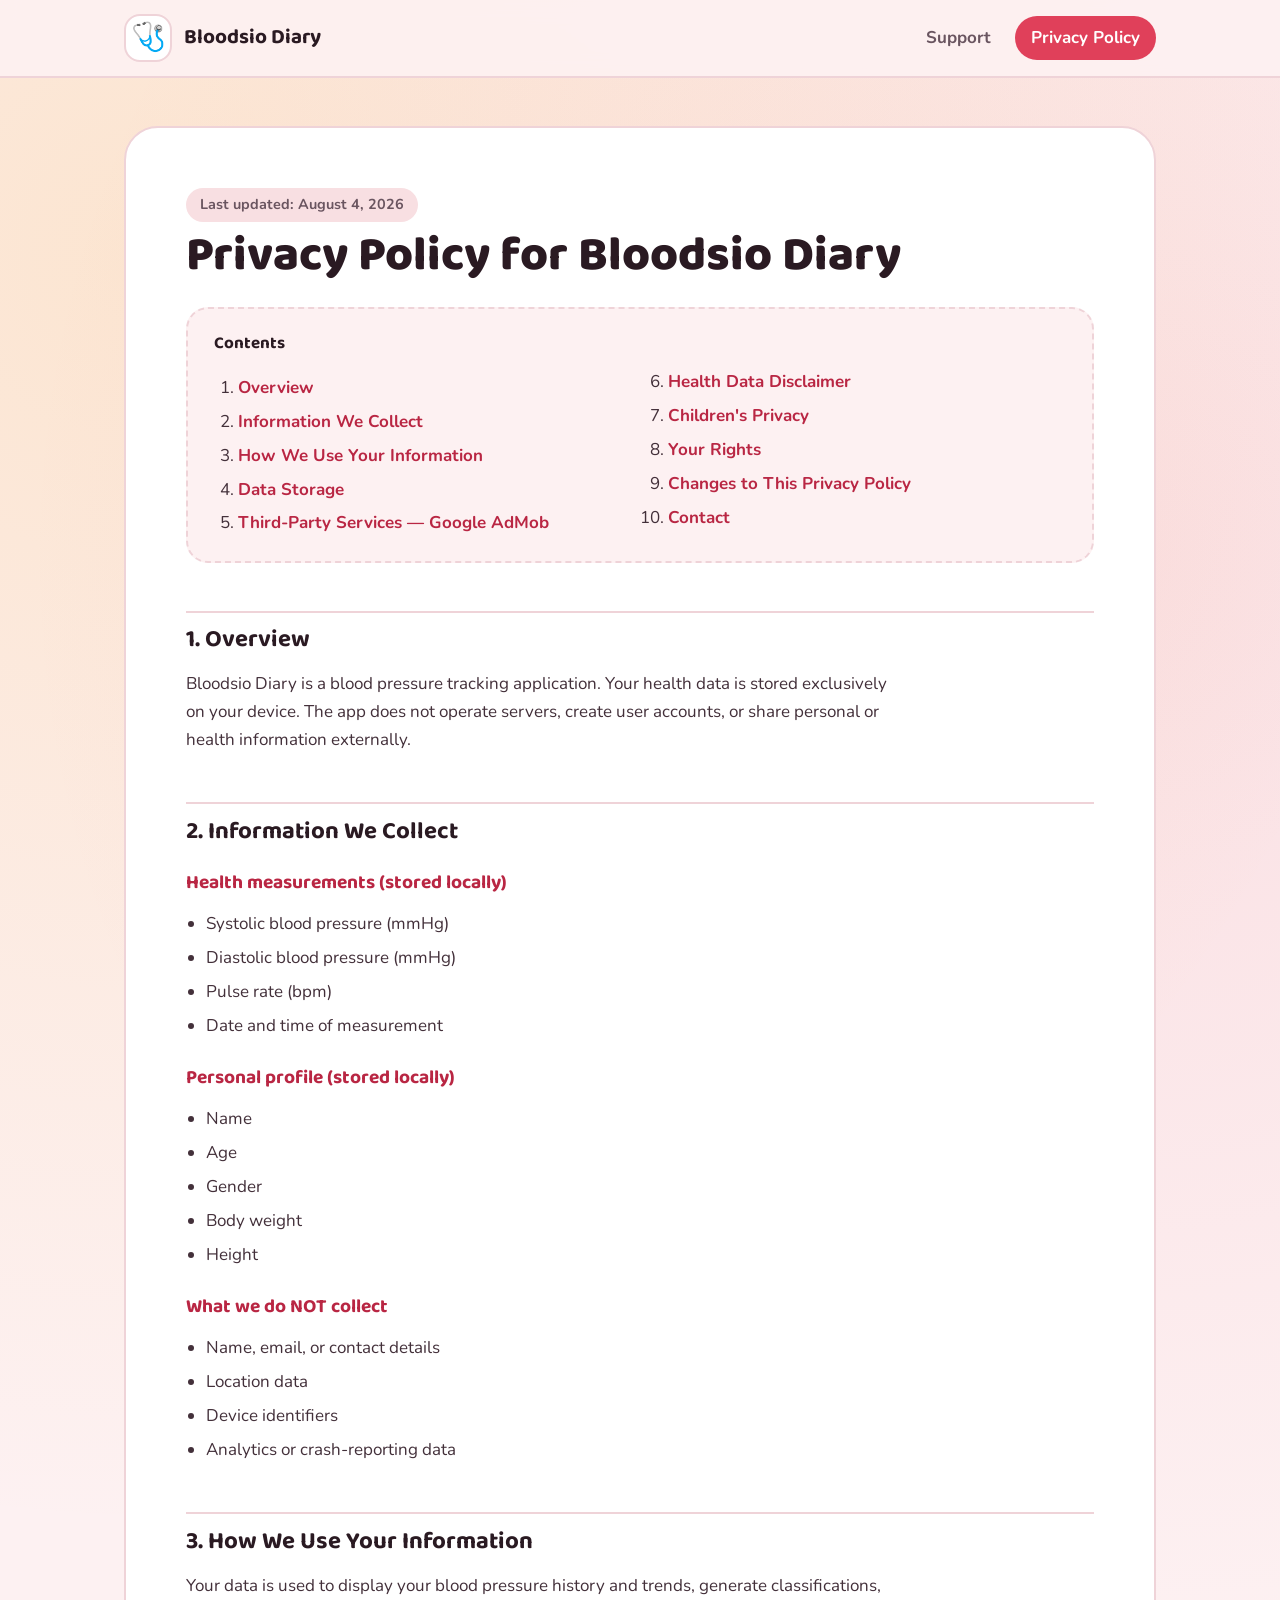
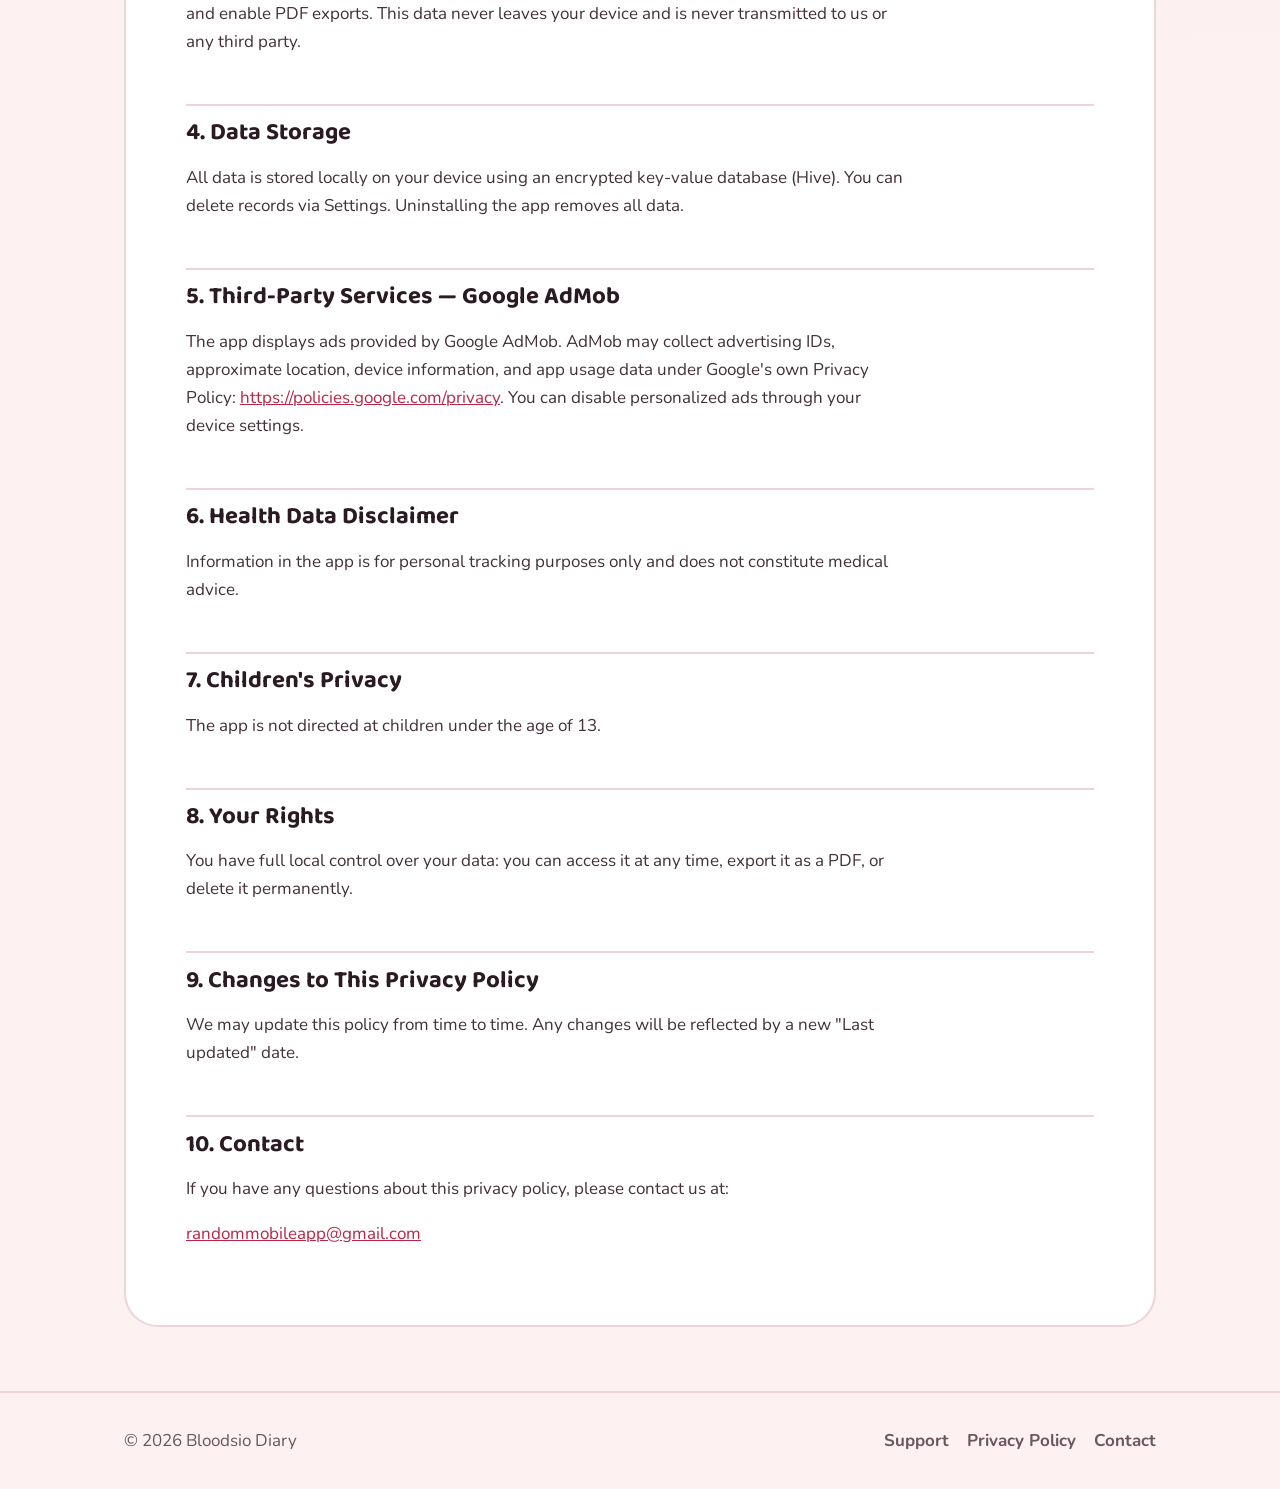
==== privacy-policy.html @ 413f2391 "Add files via upload" ====
<!DOCTYPE html>
<html lang="en">
<head>
  <meta charset="UTF-8" />
  <meta name="viewport" content="width=device-width, initial-scale=1" />
  <title>Bloodsio Diary — Privacy Policy</title>
  <meta name="description" content="Privacy Policy for Bloodsio Diary, a blood pressure tracking app that stores data only on your device." />
  <meta name="referrer" content="origin" />
  <meta property="og:title" content="Bloodsio Diary - Privacy Policy" />
  <meta property="og:type" content="website" />
  <meta property="og:description" content="Privacy Policy for Bloodsio Diary" />
  <link rel="icon" href="data:image/svg+xml,<svg xmlns='http://www.w3.org/2000/svg' viewBox='0 0 100 100'><text y='.9em' font-size='90'>🩺</text></svg>" />
  <link rel="preconnect" href="https://fonts.googleapis.com" />
  <link rel="preconnect" href="https://fonts.gstatic.com" crossorigin />
  <link href="https://fonts.googleapis.com/css2?family=Baloo+2:wght@500;600;700;800&family=Nunito:wght@400;600;700;800&display=swap" rel="stylesheet" />
  <link rel="stylesheet" href="styles.css" />
</head>
<body>
  <header class="site-header">
    <nav class="nav" aria-label="Primary">
      <a class="brand" href="index.html">
        <span class="logo" aria-hidden="true">🩺</span>
        <span class="name">Bloodsio Diary</span>
      </a>
      <div class="nav-links">
        <a href="index.html">Support</a>
        <a href="privacy-policy.html" class="active">Privacy&nbsp;Policy</a>
      </div>
    </nav>
  </header>

  <main class="doc">
    <div class="wrap">
      <article class="card">
        <span class="updated">Last updated: August 4, 2026</span>
        <h1>Privacy Policy for Bloodsio Diary</h1>

        <nav class="toc" aria-label="Contents">
          <strong>Contents</strong>
          <ol>
            <li><a href="#s1">Overview</a></li>
            <li><a href="#s2">Information We Collect</a></li>
            <li><a href="#s3">How We Use Your Information</a></li>
            <li><a href="#s4">Data Storage</a></li>
            <li><a href="#s5">Third-Party Services — Google AdMob</a></li>
            <li><a href="#s6">Health Data Disclaimer</a></li>
            <li><a href="#s7">Children's Privacy</a></li>
            <li><a href="#s8">Your Rights</a></li>
            <li><a href="#s9">Changes to This Privacy Policy</a></li>
            <li><a href="#s10">Contact</a></li>
          </ol>
        </nav>

        <h2 id="s1">1. Overview</h2>
        <p>Bloodsio Diary is a blood pressure tracking application. Your health data is stored exclusively on your device. The app does not operate servers, create user accounts, or share personal or health information externally.</p>

        <h2 id="s2">2. Information We Collect</h2>
        <h3>Health measurements (stored locally)</h3><ul><li>Systolic blood pressure (mmHg)</li><li>Diastolic blood pressure (mmHg)</li><li>Pulse rate (bpm)</li><li>Date and time of measurement</li></ul>
        <h3>Personal profile (stored locally)</h3><ul><li>Name</li><li>Age</li><li>Gender</li><li>Body weight</li><li>Height</li></ul>
        <h3>What we do NOT collect</h3><ul><li>Name, email, or contact details</li><li>Location data</li><li>Device identifiers</li><li>Analytics or crash-reporting data</li></ul>

        <h2 id="s3">3. How We Use Your Information</h2>
        <p>Your data is used to display your blood pressure history and trends, generate classifications, and enable PDF exports. This data never leaves your device and is never transmitted to us or any third party.</p>

        <h2 id="s4">4. Data Storage</h2>
        <p>All data is stored locally on your device using an encrypted key-value database (Hive). You can delete records via Settings. Uninstalling the app removes all data.</p>

        <h2 id="s5">5. Third-Party Services — Google AdMob</h2>
        <p>The app displays ads provided by Google AdMob. AdMob may collect advertising IDs, approximate location, device information, and app usage data under Google's own Privacy Policy: <a href="https://policies.google.com/privacy" target="_blank" rel="noopener">https://policies.google.com/privacy</a>. You can disable personalized ads through your device settings.</p>

        <h2 id="s6">6. Health Data Disclaimer</h2>
        <p>Information in the app is for personal tracking purposes only and does not constitute medical advice.</p>

        <h2 id="s7">7. Children's Privacy</h2>
        <p>The app is not directed at children under the age of 13.</p>

        <h2 id="s8">8. Your Rights</h2>
        <p>You have full local control over your data: you can access it at any time, export it as a PDF, or delete it permanently.</p>

        <h2 id="s9">9. Changes to This Privacy Policy</h2>
        <p>We may update this policy from time to time. Any changes will be reflected by a new "Last updated" date.</p>

        <h2 id="s10">10. Contact</h2>
        <p>If you have any questions about this privacy policy, please contact us at:</p>
        <p><a href="mailto:randommobileapp@gmail.com">randommobileapp@gmail.com</a></p>
      </article>
    </div>
  </main>

  <footer class="site-footer">
    <div class="wrap footer-inner">
      <span>© <span id="year">2026</span> Bloodsio Diary</span>
      <nav aria-label="Footer">
        <a href="index.html">Support</a>
        <a href="privacy-policy.html">Privacy Policy</a>
        <a href="mailto:randommobileapp@gmail.com">Contact</a>
      </nav>
    </div>
  </footer>

  <script>document.getElementById("year").textContent = new Date().getFullYear();</script>
</body>
</html>
---- styles.css ----
/* ============================================================
   Bloodsio Diary — shared styles
   Health theme: soft rose, heart red, amber
   ============================================================ */

:root {
  --sky: #fdf1f2;
  --sky-deep: #f8dfe2;
  --card: #ffffff;
  --accent: #e0405a;
  --accent-deep: #b92643;
  --sun: #f5a623;
  --navy: #2a1a22;
  --navy-soft: #6a5560;
  --tint: #fcdde2;
  --line: #efd3d8;
  --shadow: 20px 22px 0 rgba(42, 26, 34, 0.08);
  --radius-lg: 34px;
  --radius-md: 22px;
  --maxw: 1080px;
  --font-display: "Baloo 2", system-ui, sans-serif;
  --font-body: "Nunito", system-ui, sans-serif;
}

* { box-sizing: border-box; }
html { scroll-behavior: smooth; }

body {
  margin: 0;
  font-family: var(--font-body);
  color: var(--navy);
  background-color: var(--sky);
  background-image:
    radial-gradient(circle at 12% 8%, rgba(245, 166, 35, 0.16), transparent 42%),
    radial-gradient(circle at 88% 18%, rgba(224, 64, 90, 0.10), transparent 40%);
  line-height: 1.65;
  font-size: 17px;
  -webkit-font-smoothing: antialiased;
}

h1, h2, h3 {
  font-family: var(--font-display);
  color: var(--navy);
  line-height: 1.1;
  margin: 0 0 0.4em;
}

a { color: var(--accent-deep); }

.wrap { max-width: var(--maxw); margin: 0 auto; padding: 0 24px; }

/* -------- Header / nav -------- */
.site-header {
  position: sticky;
  top: 0;
  z-index: 50;
  background: rgba(253, 241, 242, 0.9);
  backdrop-filter: blur(10px);
  border-bottom: 2px solid var(--line);
}
.nav {
  display: flex;
  align-items: center;
  justify-content: space-between;
  gap: 16px;
  padding: 14px 24px;
  max-width: var(--maxw);
  margin: 0 auto;
}
.brand {
  display: inline-flex;
  align-items: center;
  gap: 12px;
  text-decoration: none;
  color: var(--navy);
  font-family: var(--font-display);
  font-weight: 700;
  font-size: 1.3rem;
}
.logo {
  flex: 0 0 auto;
  width: 48px; height: 48px; border-radius: 16px;
  display: grid; place-items: center; font-size: 28px;
  background: var(--card); border: 2px solid var(--line);
  overflow: hidden;
}
.logo img { width: 100%; height: 100%; object-fit: contain; display: block; padding: 6px; }
.nav-links { display: flex; gap: 8px; align-items: center; }
.nav-links a {
  text-decoration: none;
  color: var(--navy-soft);
  font-weight: 700;
  padding: 8px 16px;
  border-radius: 999px;
  transition: background 0.15s, color 0.15s;
}
.nav-links a:hover { background: var(--tint); color: var(--accent-deep); }
.nav-links a.active { background: var(--accent); color: #fff; }

/* -------- Hero -------- */
.hero { padding: 72px 0 40px; }
.hero-grid {
  display: grid;
  grid-template-columns: 1.05fr 0.95fr;
  gap: 48px;
  align-items: center;
}
.eyebrow {
  display: inline-block;
  background: var(--tint);
  color: var(--accent-deep);
  font-weight: 800;
  padding: 6px 16px;
  border-radius: 999px;
  font-size: 0.9rem;
  margin-bottom: 18px;
}
.hero h1 {
  font-size: clamp(2.6rem, 6vw, 4.4rem);
  font-weight: 800;
  letter-spacing: -0.5px;
}
.hero h1 .glaze {
  background: linear-gradient(120deg, var(--accent), var(--sun));
  -webkit-background-clip: text;
  background-clip: text;
  color: transparent;
}
.hero p.lead {
  font-size: 1.2rem;
  color: var(--navy-soft);
  max-width: 46ch;
  margin: 10px 0 28px;
}
.badges { display: flex; flex-wrap: wrap; gap: 14px; }
.store-badge {
  display: inline-flex;
  align-items: center;
  gap: 12px;
  background: var(--navy);
  color: #fff;
  text-decoration: none;
  padding: 12px 22px 12px 18px;
  border-radius: 16px;
  font-weight: 700;
  box-shadow: 0 10px 0 rgba(42, 26, 34, 0.15);
  transition: transform 0.12s, box-shadow 0.12s;
}
.store-badge:hover { transform: translateY(3px); box-shadow: 0 7px 0 rgba(42, 26, 34, 0.15); }
.store-badge small { display: block; font-size: 0.7rem; font-weight: 600; opacity: 0.8; }
.store-badge b { font-family: var(--font-display); font-size: 1.05rem; }
.store-badge .ico { font-size: 1.6rem; }

/* Phone mockups */
.phones { position: relative; display: flex; justify-content: center; gap: 18px; }
.phone {
  width: 190px;
  aspect-ratio: 9 / 19;
  background: var(--navy);
  border-radius: 30px;
  padding: 8px;
  box-shadow: var(--shadow);
}
.phone .screen {
  width: 100%;
  height: 100%;
  border-radius: 24px;
  overflow: hidden;
  background: linear-gradient(160deg, #ffd6dc, #ffe3c2 70%, #ffc4cc);
  display: grid;
  place-items: center;
  text-align: center;
  color: var(--navy);
  padding: 16px;
}
.phone .screen img { width: 100%; height: 100%; object-fit: cover; }
.phone .screen .ph-emoji { font-size: 2.4rem; margin-bottom: 8px; }
.phone .screen .ph-note { font-size: 0.78rem; font-weight: 700; color: var(--navy-soft); }
.phone.tilt-l { transform: rotate(-6deg) translateY(14px); }
.phone.tilt-r { transform: rotate(6deg) translateY(14px); }

/* -------- Sections -------- */
.section { padding: 56px 0; }
.section h2 { font-size: clamp(1.9rem, 4vw, 2.6rem); font-weight: 800; }

.card {
  background: var(--card);
  border: 2px solid var(--line);
  border-radius: var(--radius-lg);
  padding: 40px;
}

.support-card {
  background: linear-gradient(160deg, var(--card), #fff3f4);
  text-align: center;
}
.support-card p { font-size: 1.12rem; color: var(--navy-soft); max-width: 52ch; margin: 0 auto 22px; }
.contact-pill {
  display: inline-flex;
  align-items: center;
  gap: 10px;
  background: var(--accent);
  color: #fff;
  text-decoration: none;
  font-weight: 800;
  padding: 14px 26px;
  border-radius: 999px;
  font-size: 1.05rem;
  box-shadow: 0 10px 0 var(--accent-deep);
  transition: transform 0.12s, box-shadow 0.12s;
}
.contact-pill:hover { transform: translateY(3px); box-shadow: 0 7px 0 var(--accent-deep); }
.reply-note { margin-top: 26px; margin-bottom: 0; color: var(--navy-soft); font-weight: 600; }

/* App info */
.info-grid {
  display: grid;
  grid-template-columns: repeat(3, 1fr);
  gap: 16px;
  margin-top: 24px;
}
.info-item {
  background: var(--card);
  border: 2px solid var(--line);
  border-radius: var(--radius-md);
  padding: 20px 24px;
}
.info-item small {
  display: block;
  color: var(--navy-soft);
  font-weight: 800;
  text-transform: uppercase;
  letter-spacing: 0.06em;
  font-size: 0.75rem;
}
.info-item b { font-family: var(--font-display); font-size: 1.2rem; }

/* FAQ */
.faq { display: grid; gap: 14px; margin-top: 28px; }
details.faq-item {
  background: var(--card);
  border: 2px solid var(--line);
  border-radius: var(--radius-md);
  padding: 4px 24px;
  transition: border-color 0.15s;
}
details.faq-item[open] { border-color: var(--accent); }
details.faq-item summary {
  list-style: none;
  cursor: pointer;
  font-family: var(--font-display);
  font-weight: 600;
  font-size: 1.15rem;
  padding: 18px 0;
  display: flex;
  justify-content: space-between;
  align-items: center;
  gap: 16px;
}
details.faq-item summary::-webkit-details-marker { display: none; }
details.faq-item summary::after {
  content: "+";
  font-size: 1.6rem;
  color: var(--accent);
  transition: transform 0.2s;
  line-height: 1;
}
details.faq-item[open] summary::after { transform: rotate(45deg); }
details.faq-item .answer { padding: 0 0 20px; color: var(--navy-soft); }

.thanks { text-align: center; font-family: var(--font-display); font-size: 1.4rem; font-weight: 700; color: var(--accent-deep); }

/* -------- Privacy policy document -------- */
.doc { padding: 48px 0 24px; }
.doc .card { padding: clamp(28px, 5vw, 60px); }
.doc h1 { font-size: clamp(2rem, 5vw, 3rem); font-weight: 800; }
.doc .updated {
  display: inline-block;
  background: var(--sky-deep);
  color: var(--navy-soft);
  font-weight: 700;
  padding: 5px 14px;
  border-radius: 999px;
  font-size: 0.9rem;
  margin-bottom: 8px;
}
.doc h2 {
  font-size: 1.5rem;
  font-weight: 700;
  margin-top: 2em;
  padding-top: 0.6em;
  border-top: 2px solid var(--line);
}
.doc h3 { font-size: 1.2rem; font-weight: 700; margin-top: 1.4em; color: var(--accent-deep); }
.doc p, .doc li { color: #43303a; max-width: 72ch; }
.doc ul { padding-left: 1.2em; }
.doc li { margin: 0.35em 0; }
.doc a { word-break: break-word; }
.toc {
  background: var(--sky);
  border: 2px dashed var(--line);
  border-radius: var(--radius-md);
  padding: 20px 26px;
  margin: 24px 0 8px;
}
.toc strong { font-family: var(--font-display); }
.toc ol { margin: 10px 0 0; padding-left: 1.4em; columns: 2; column-gap: 32px; }
.toc a { text-decoration: none; font-weight: 700; }
.toc a:hover { text-decoration: underline; }

/* -------- Footer -------- */
.site-footer {
  border-top: 2px solid var(--line);
  margin-top: 40px;
  padding: 34px 0;
  color: var(--navy-soft);
}
.footer-inner {
  display: flex;
  flex-wrap: wrap;
  justify-content: space-between;
  align-items: center;
  gap: 16px;
}
.footer-inner nav { display: flex; gap: 18px; }
.footer-inner a { color: var(--navy-soft); text-decoration: none; font-weight: 700; }
.footer-inner a:hover { color: var(--accent-deep); }

/* -------- Responsive -------- */
@media (max-width: 820px) {
  .hero-grid { grid-template-columns: 1fr; gap: 32px; }
  .phones { order: -1; }
  .phone { width: 150px; }
  .nav-links a { padding: 8px 12px; }
  .toc ol { columns: 1; }
  .info-grid { grid-template-columns: 1fr; }
}
@media (max-width: 480px) {
  body { font-size: 16px; }
  .brand span.name { display: none; }
  .phone.tilt-l, .phone.tilt-r { transform: none; }
  .phones { flex-wrap: wrap; }
  .card { padding: 28px 20px; }
  .contact-pill {
    max-width: 100%;
    font-size: 0.95rem;
    padding: 14px 20px;
    word-break: break-word;
    text-align: center;
  }
}

@media (prefers-reduced-motion: reduce) {
  * { scroll-behavior: auto; transition: none !important; }
}

:focus-visible { outline: 3px solid var(--sun); outline-offset: 3px; border-radius: 6px; }
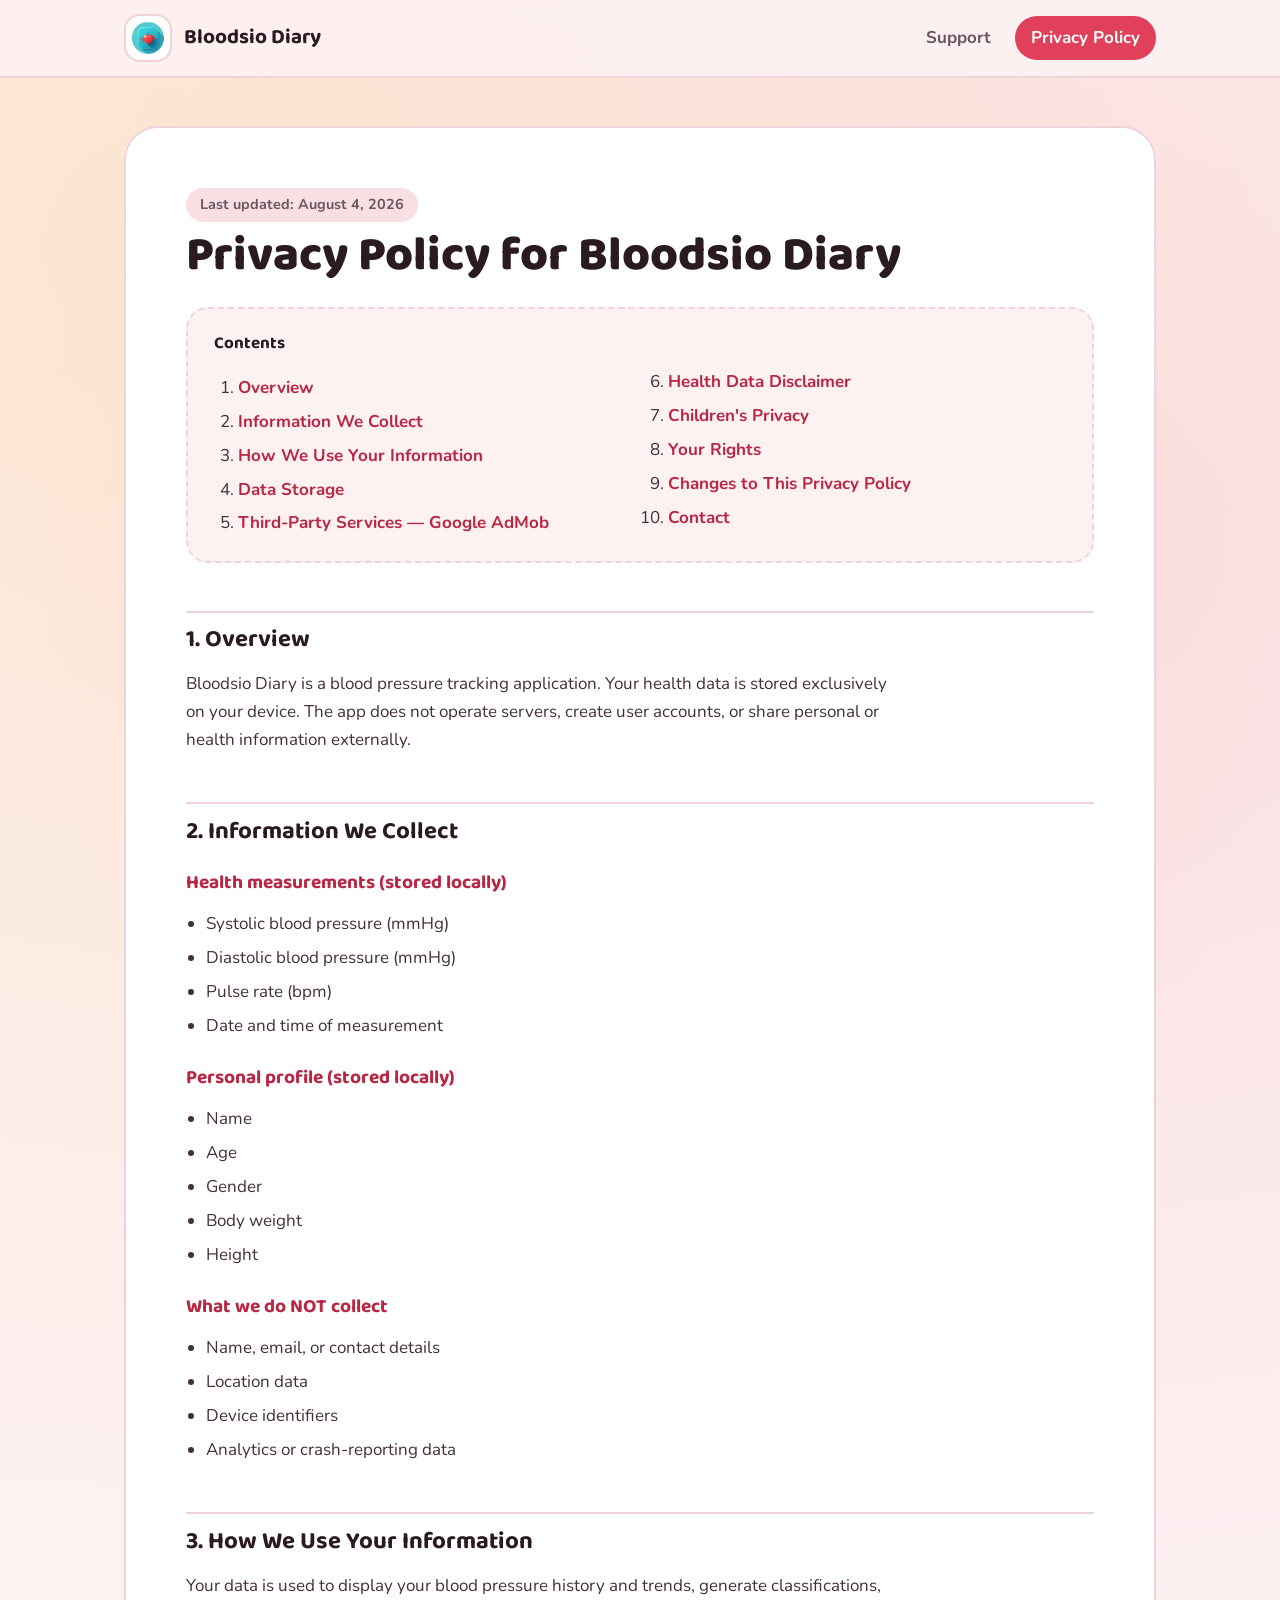
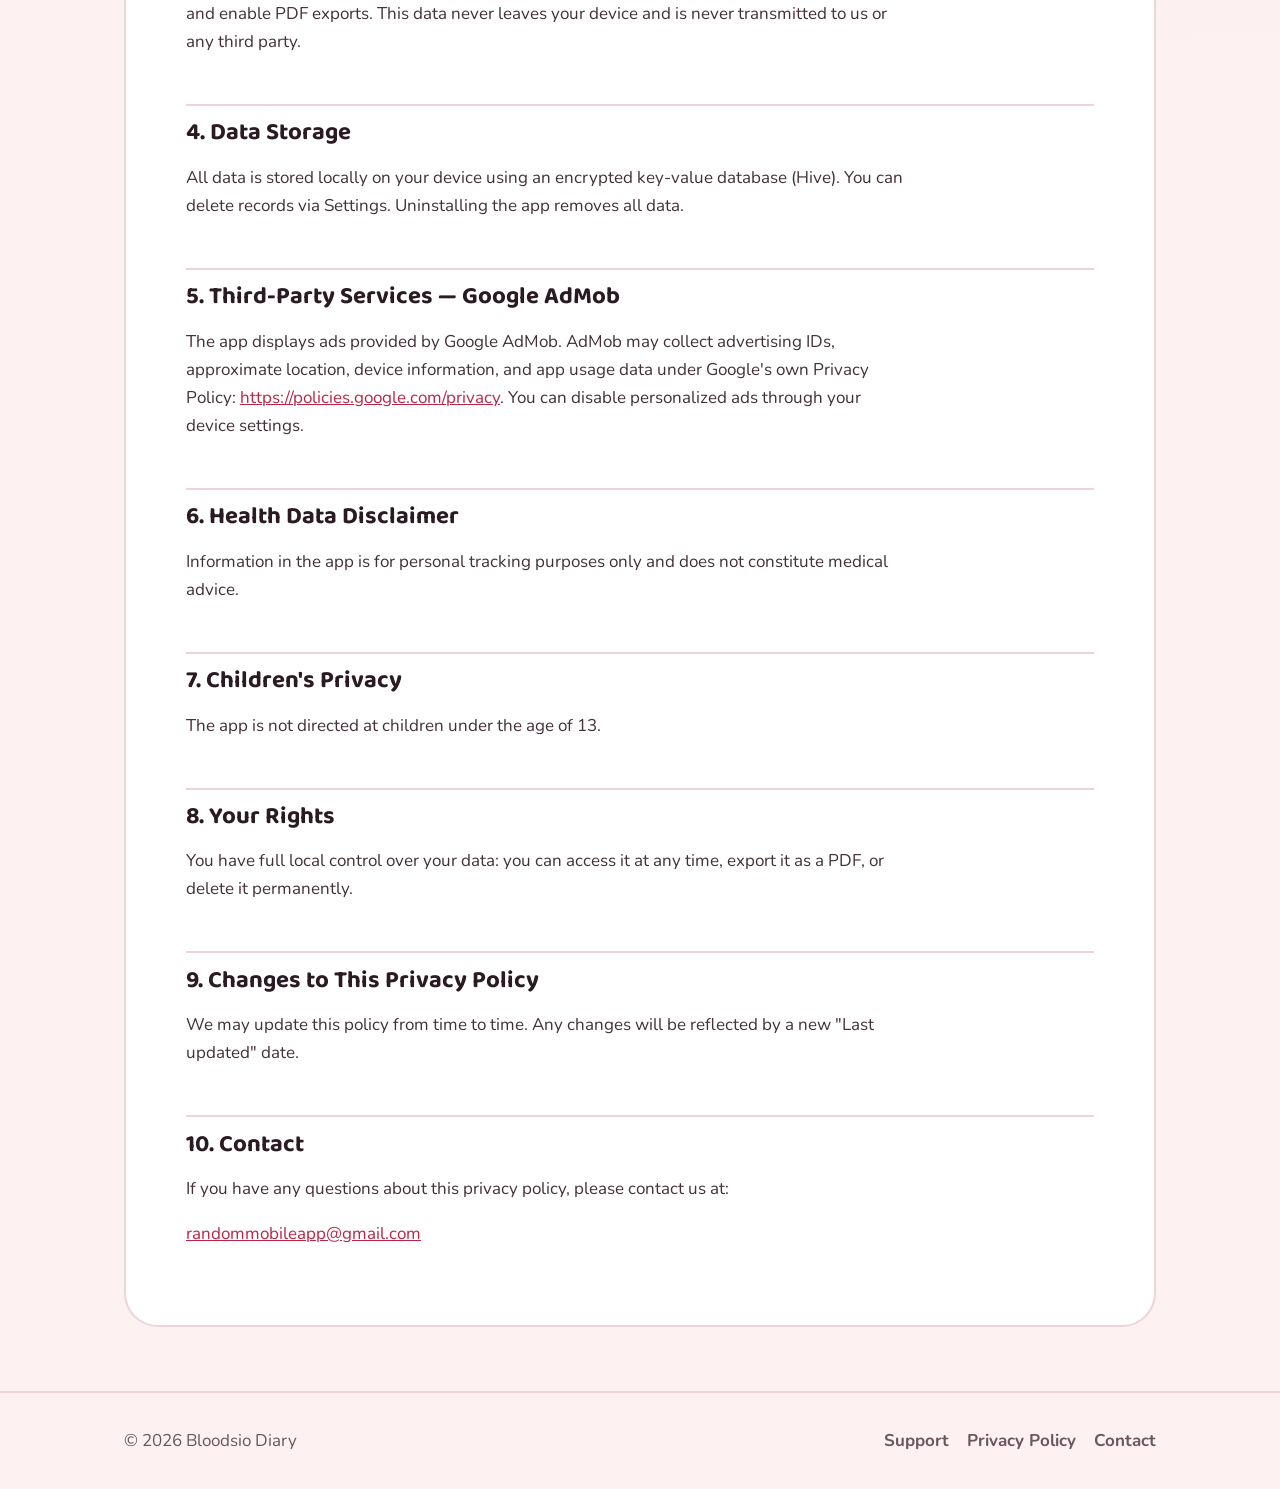
==== commit 268403ce: "Update privacy-policy.html" ====
--- a/privacy-policy.html
+++ b/privacy-policy.html
@@ -9,7 +9,8 @@
   <meta property="og:title" content="Bloodsio Diary - Privacy Policy" />
   <meta property="og:type" content="website" />
   <meta property="og:description" content="Privacy Policy for Bloodsio Diary" />
-  <link rel="icon" href="data:image/svg+xml,<svg xmlns='http://www.w3.org/2000/svg' viewBox='0 0 100 100'><text y='.9em' font-size='90'>🩺</text></svg>" />
+  <link rel="icon" type="image/svg+xml" href="/images/logo.svg" />
+  <link rel="icon" type="image/png" sizes="32x32" href="/images/logo.png" />
   <link rel="preconnect" href="https://fonts.googleapis.com" />
   <link rel="preconnect" href="https://fonts.gstatic.com" crossorigin />
   <link href="https://fonts.googleapis.com/css2?family=Baloo+2:wght@500;600;700;800&family=Nunito:wght@400;600;700;800&display=swap" rel="stylesheet" />
@@ -19,7 +20,7 @@
   <header class="site-header">
     <nav class="nav" aria-label="Primary">
       <a class="brand" href="index.html">
-        <span class="logo" aria-hidden="true">🩺</span>
+        <span class="logo"><img src="images/logo.png"></span>
         <span class="name">Bloodsio Diary</span>
       </a>
       <div class="nav-links">
